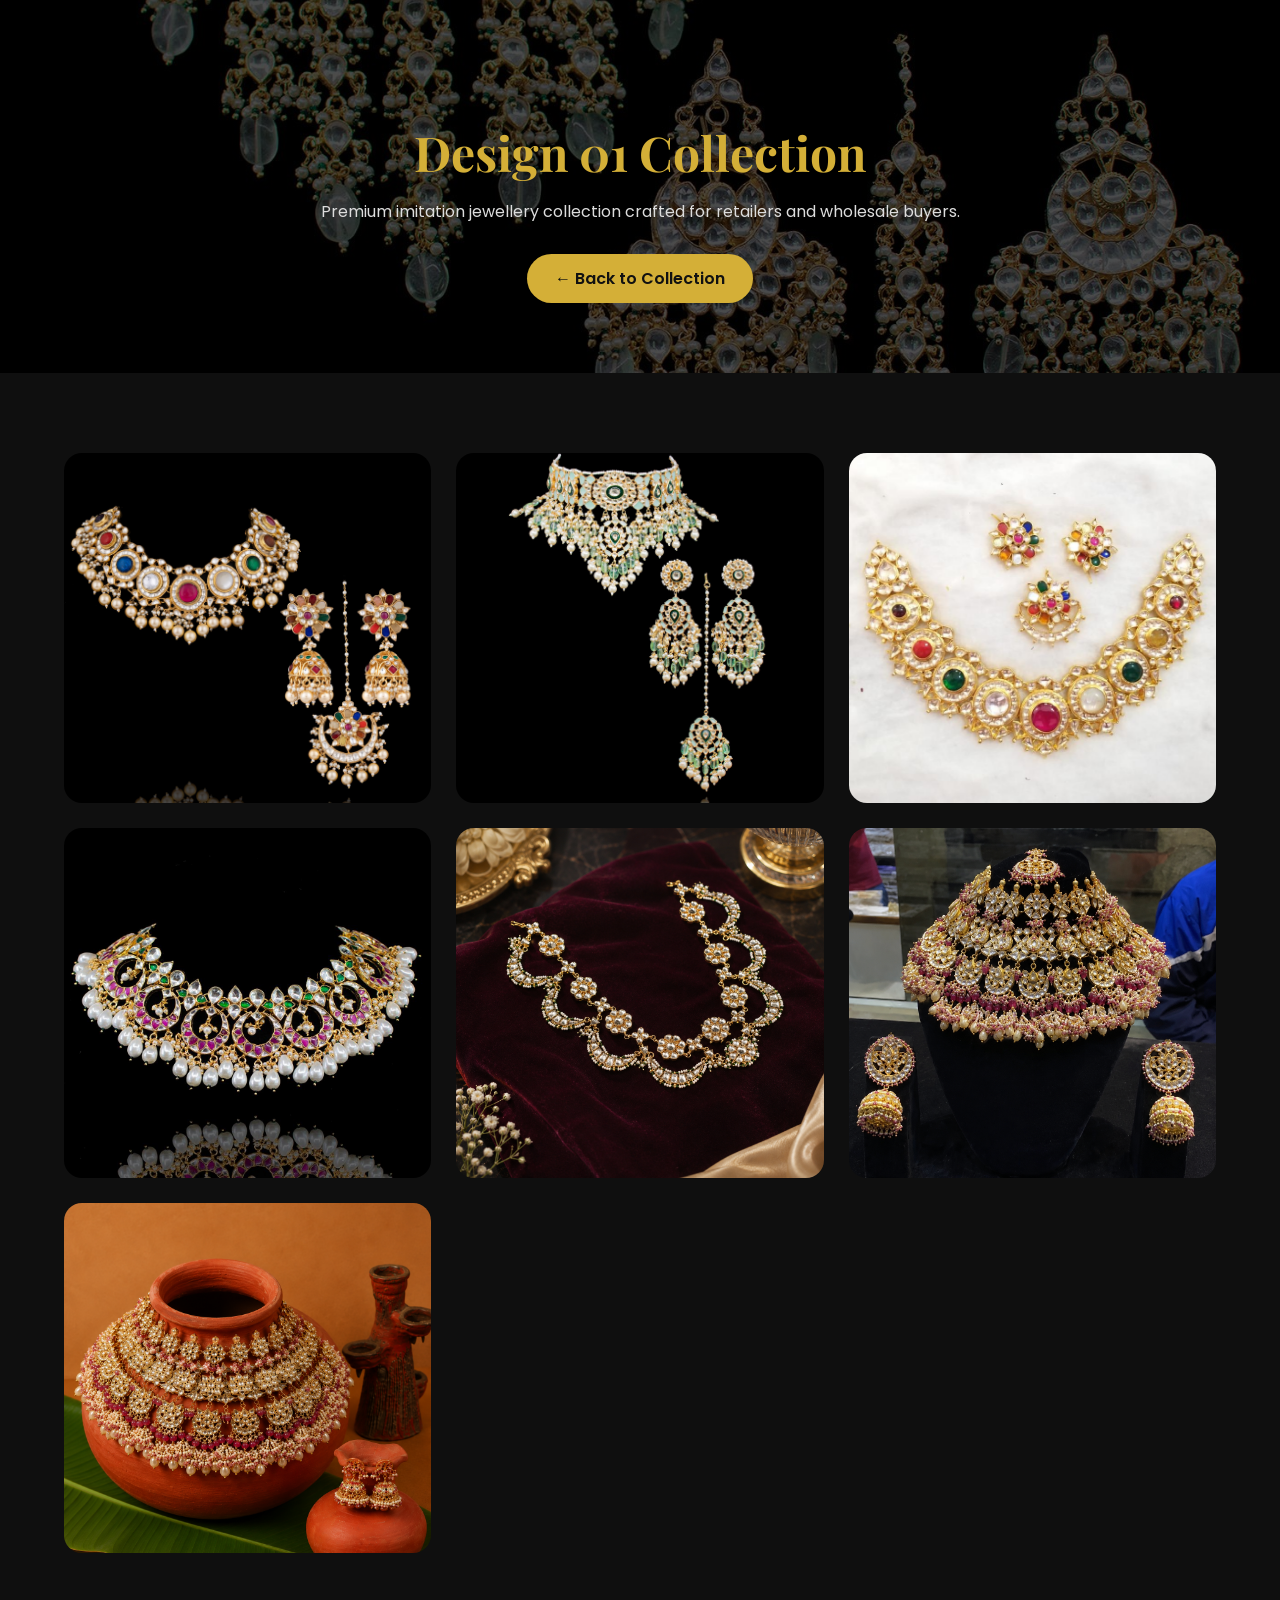
==== design1.html @ 43b863cd "Initial website upload" ====
<!DOCTYPE html>
<html lang="en">
<head>
<meta charset="UTF-8">
<meta name="viewport" content="width=device-width, initial-scale=1.0">
<title>Design 01 | Shakti Art Jewellery</title>

<link href="https://fonts.googleapis.com/css2?family=Playfair+Display:wght@600;700&family=Poppins:wght@300;400;500;600&display=swap" rel="stylesheet">

<style>
*{
margin:0;
padding:0;
box-sizing:border-box;
}

body{
font-family:Poppins,sans-serif;
background:#0f0f0f;
color:#fff;
}

.hero{
padding:120px 20px 70px;
text-align:center;
background:linear-gradient(rgba(0,0,0,.7),rgba(0,0,0,.7)),
url('images/collection1.png') center/cover;
}

.hero h1{
font-family:'Playfair Display',serif;
font-size:3rem;
color:#d4af37;
margin-bottom:15px;
}

.hero p{
max-width:700px;
margin:auto;
color:#ddd;
}

.gallery{
padding:80px 5%;
}

.gallery-grid{
display:grid;
grid-template-columns:repeat(auto-fit,minmax(280px,1fr));
gap:25px;
}

.gallery-item{
overflow:hidden;
border-radius:18px;
background:#181818;
transition:.4s;
cursor:pointer;
}

.gallery-item:hover{
transform:translateY(-8px);
}

.gallery-item img{
width:100%;
height:350px;
object-fit:cover;
display:block;
}

.back-btn{
display:inline-block;
margin-top:30px;
padding:12px 28px;
background:#d4af37;
color:#111;
text-decoration:none;
font-weight:600;
border-radius:30px;
}

.lightbox{
position:fixed;
inset:0;
background:rgba(0,0,0,.9);
display:none;
align-items:center;
justify-content:center;
z-index:999;
}

.lightbox.active{
display:flex;
}

.lightbox img{
max-width:90%;
max-height:90%;
border-radius:15px;
}

.close{
position:absolute;
top:20px;
right:30px;
font-size:40px;
color:white;
cursor:pointer;
}
</style>
</head>
<body>

<section class="hero">
<h1>Design 01 Collection</h1>
<p>Premium imitation jewellery collection crafted for retailers and wholesale buyers.</p>

<a href="index.html" class="back-btn">
← Back to Collection
</a>
</section>

<section class="gallery">

<div class="gallery-grid">

<div class="gallery-item">
<img src="design/design1.1.png" alt="">
</div>

<div class="gallery-item">
<img src="design/design1.2.png" alt="">
</div>

<div class="gallery-item">
<img src="design/design1.3.png" alt="">
</div>

<div class="gallery-item">
<img src="design/design1.4.png" alt="">
</div>

<div class="gallery-item">
<img src="design/design1.5.png" alt="">
</div>

<div class="gallery-item">
<img src="design/design1.6.png" alt="">
</div>

<div class="gallery-item">
<img src="design/design1.7.png" alt="">
</div>

</div>

</section>

<div class="lightbox" id="lightbox">
<span class="close">&times;</span>
<img id="lightboxImg">
</div>

<script>
const lightbox=document.getElementById('lightbox');
const lightboxImg=document.getElementById('lightboxImg');

document.querySelectorAll('.gallery-item img').forEach(img=>{
img.addEventListener('click',()=>{
lightbox.classList.add('active');
lightboxImg.src=img.src;
});
});

document.querySelector('.close').addEventListener('click',()=>{
lightbox.classList.remove('active');
});

lightbox.addEventListener('click',(e)=>{
if(e.target===lightbox){
lightbox.classList.remove('active');
}
});
</script>

</body>
</html>
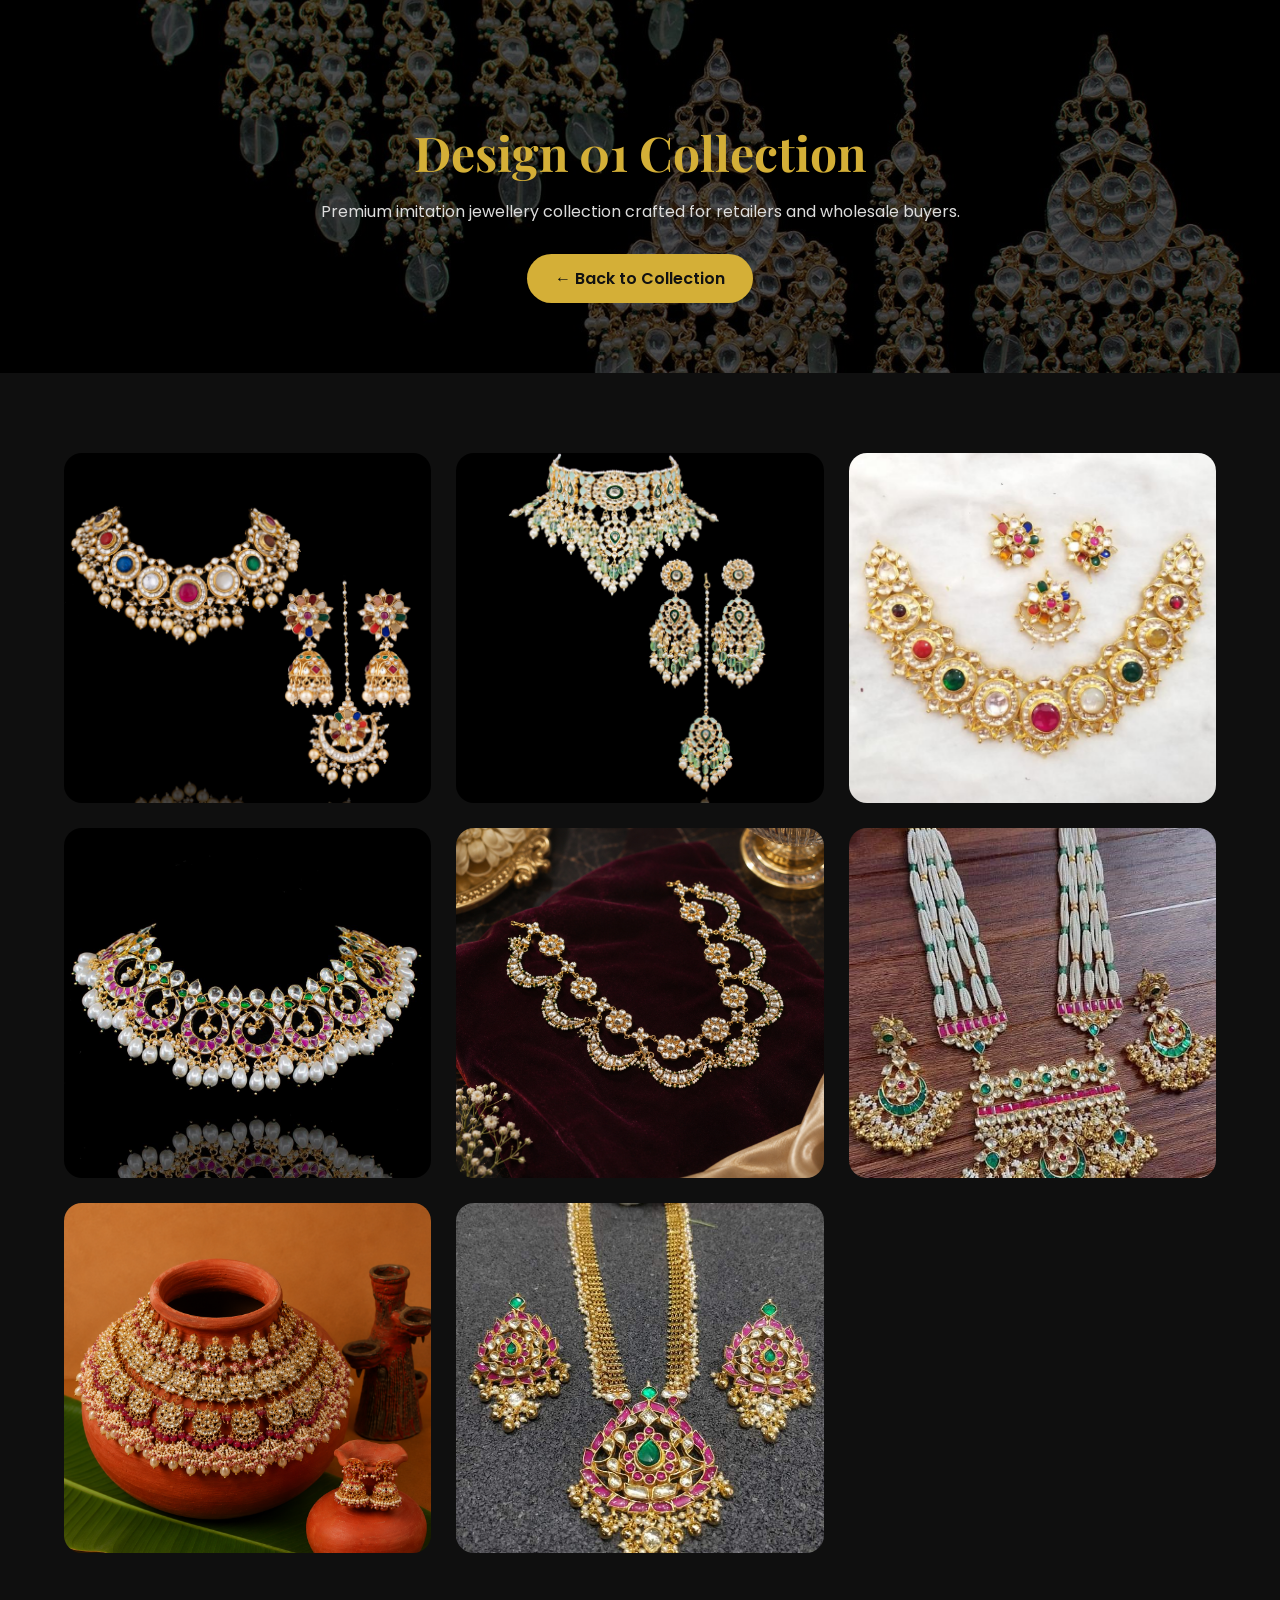
==== commit e827f9a1: "Updated website" ====
--- a/design1.html
+++ b/design1.html
@@ -146,13 +146,16 @@
 </div>
 
 <div class="gallery-item">
-<img src="design/design1.6.png" alt="">
+<img src="design/design1.6.jpeg" alt="">
 </div>
 
 <div class="gallery-item">
 <img src="design/design1.7.png" alt="">
 </div>
 
+<div class="gallery-item">
+<img src="design/design1.8.png" alt="">
+</div>
 </div>
 
 </section>
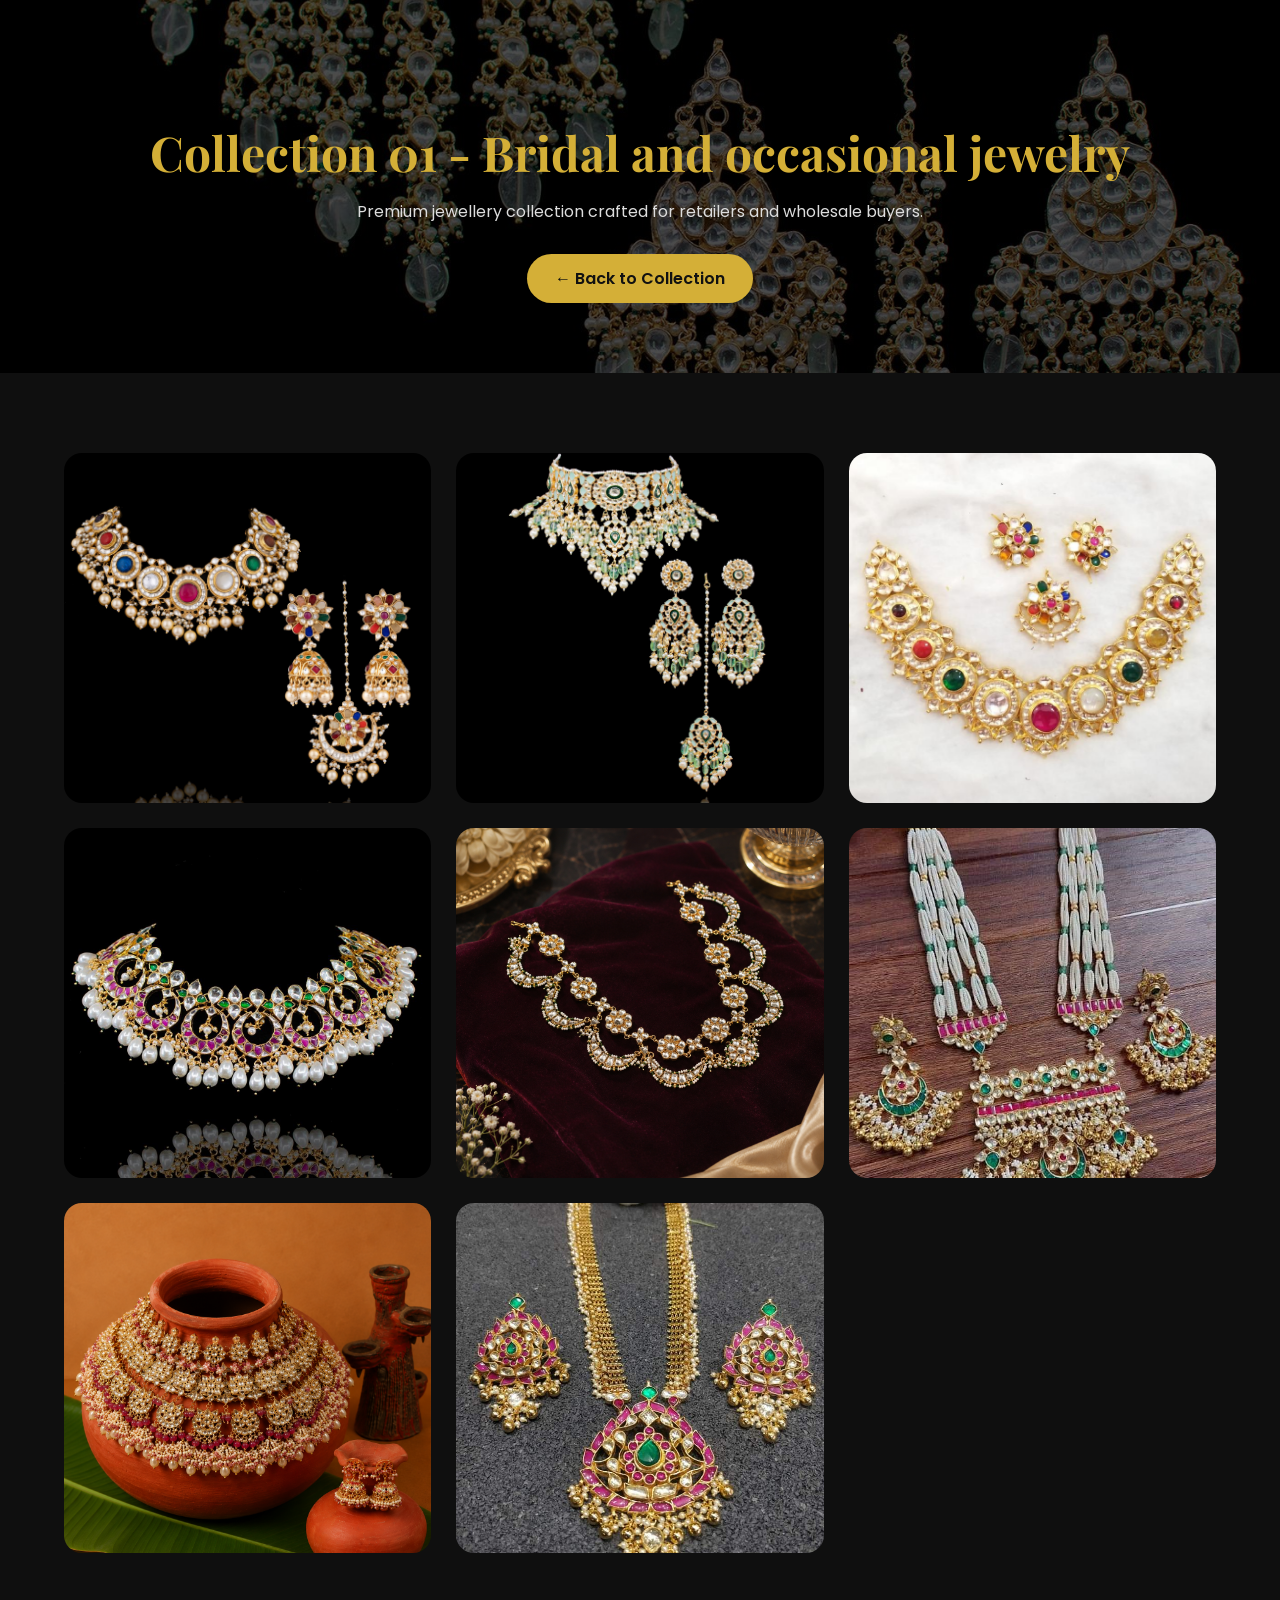
==== commit b065f507: "Updated website" ====
--- a/design1.html
+++ b/design1.html
@@ -113,8 +113,8 @@
 <body>
 
 <section class="hero">
-<h1>Design 01 Collection</h1>
-<p>Premium imitation jewellery collection crafted for retailers and wholesale buyers.</p>
+<h1>Collection 01 - Bridal and occasional jewelry</h1>
+<p>Premium jewellery collection crafted for retailers and wholesale buyers.</p>
 
 <a href="index.html" class="back-btn">
 ← Back to Collection
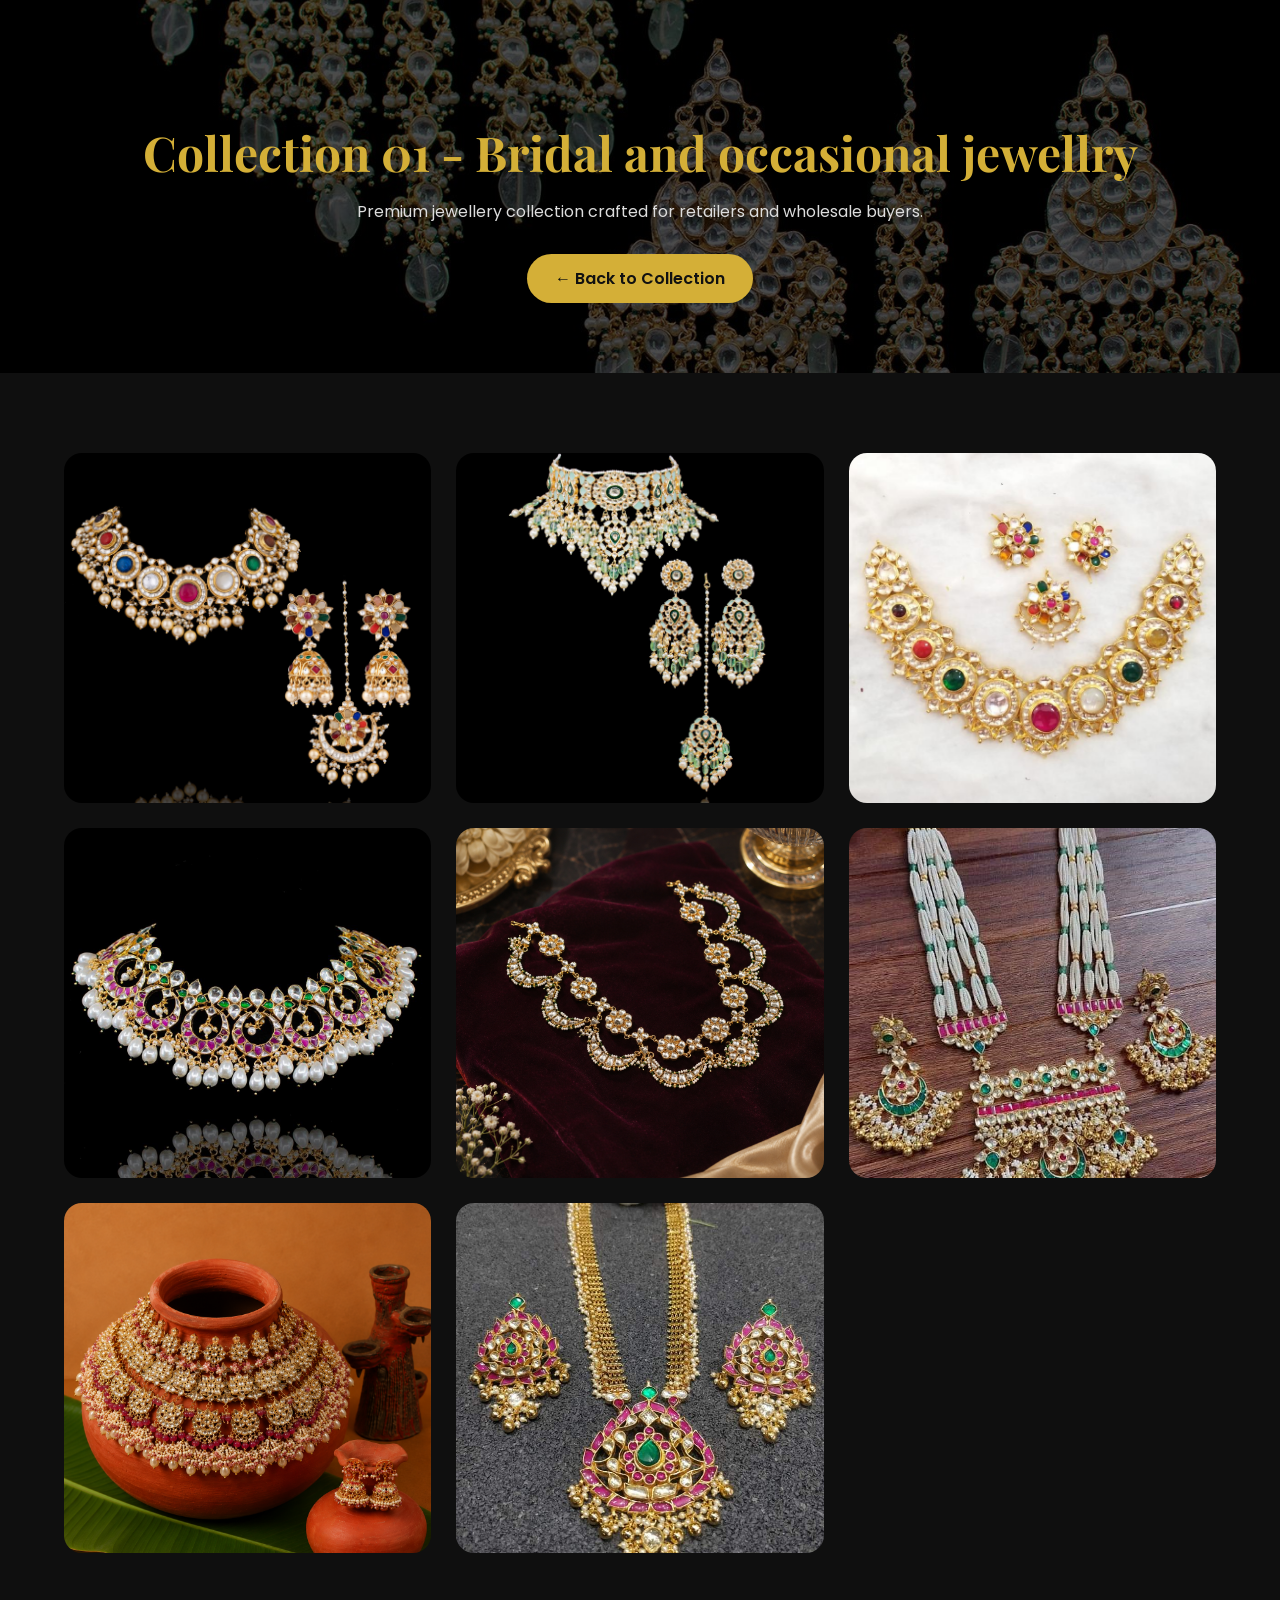
==== commit 8eff9c89: "Updated website" ====
--- a/design1.html
+++ b/design1.html
@@ -113,7 +113,7 @@
 <body>
 
 <section class="hero">
-<h1>Collection 01 - Bridal and occasional jewelry</h1>
+<h1>Collection 01 - Bridal and occasional jewellry</h1>
 <p>Premium jewellery collection crafted for retailers and wholesale buyers.</p>
 
 <a href="index.html" class="back-btn">
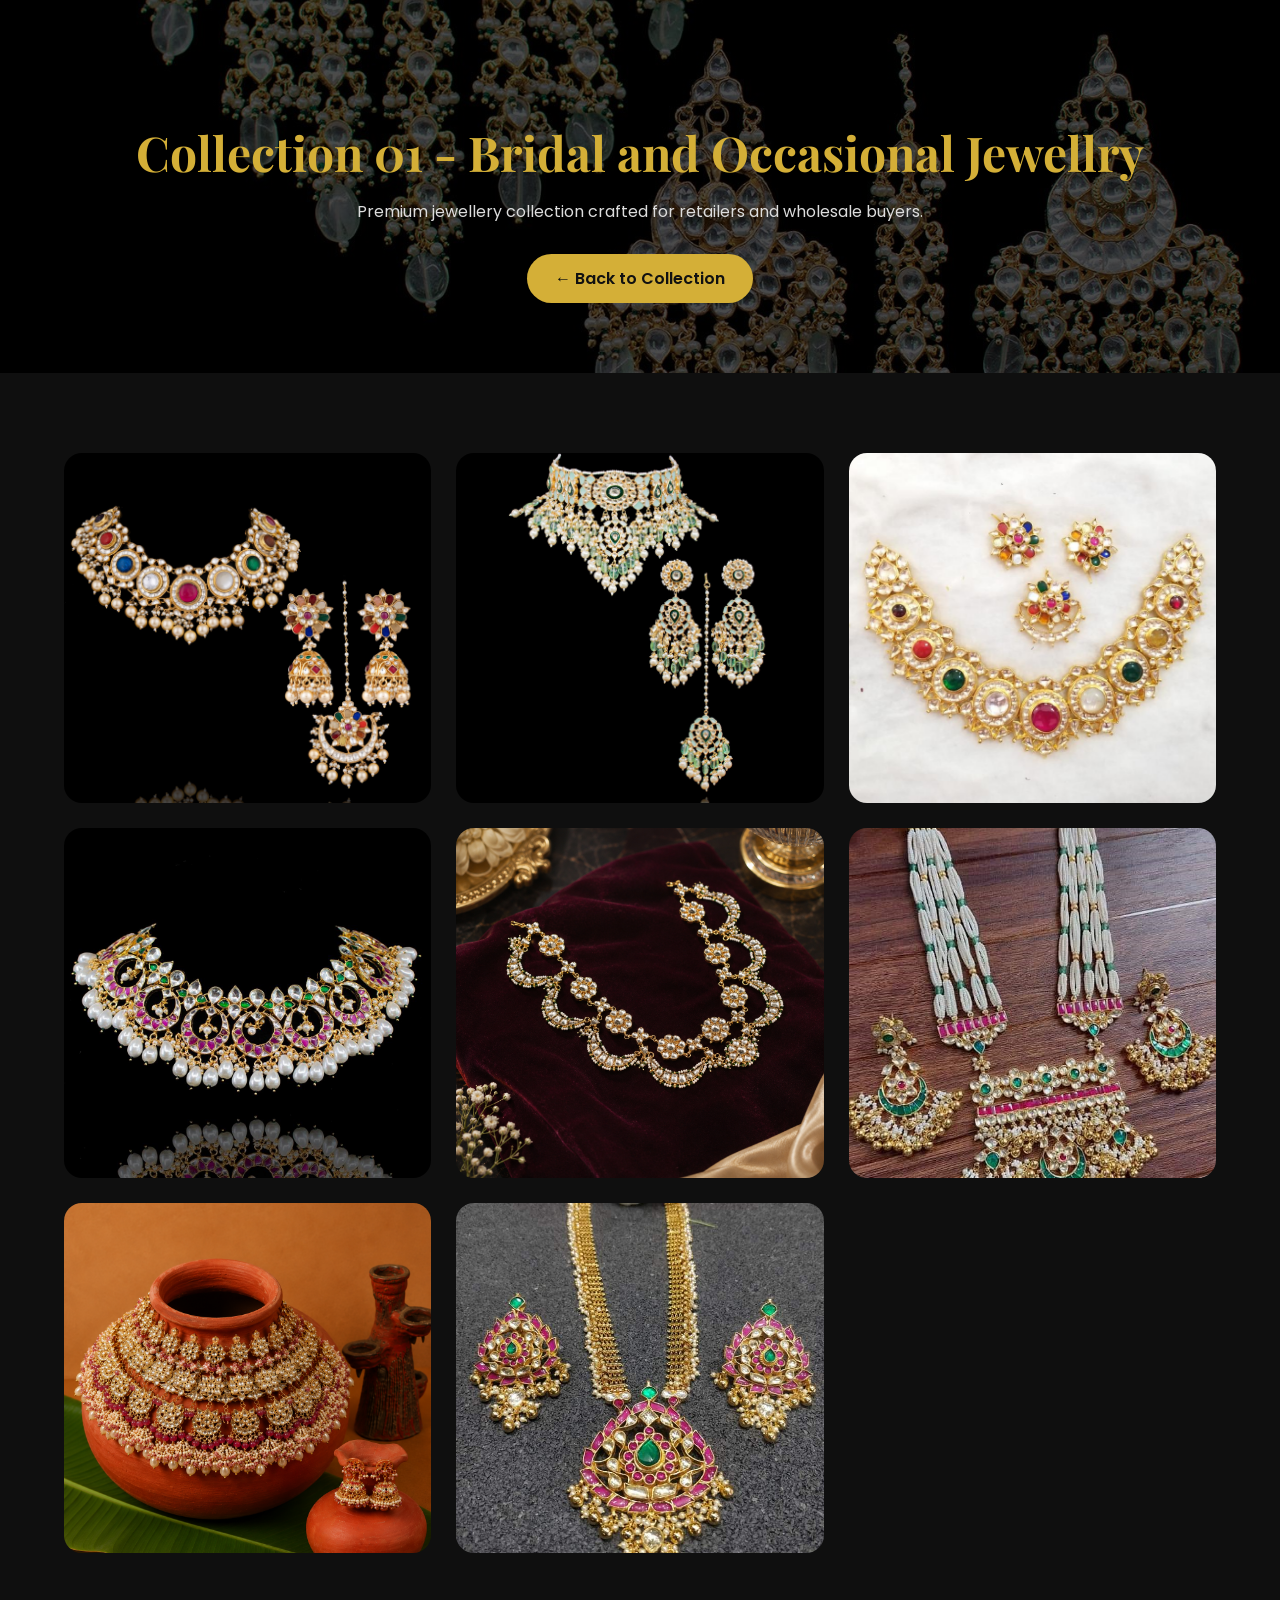
==== commit dfd50279: "Updated website" ====
--- a/design1.html
+++ b/design1.html
@@ -113,7 +113,7 @@
 <body>
 
 <section class="hero">
-<h1>Collection 01 - Bridal and occasional jewellry</h1>
+<h1>Collection 01 - Bridal and Occasional Jewellry</h1>
 <p>Premium jewellery collection crafted for retailers and wholesale buyers.</p>
 
 <a href="index.html" class="back-btn">
